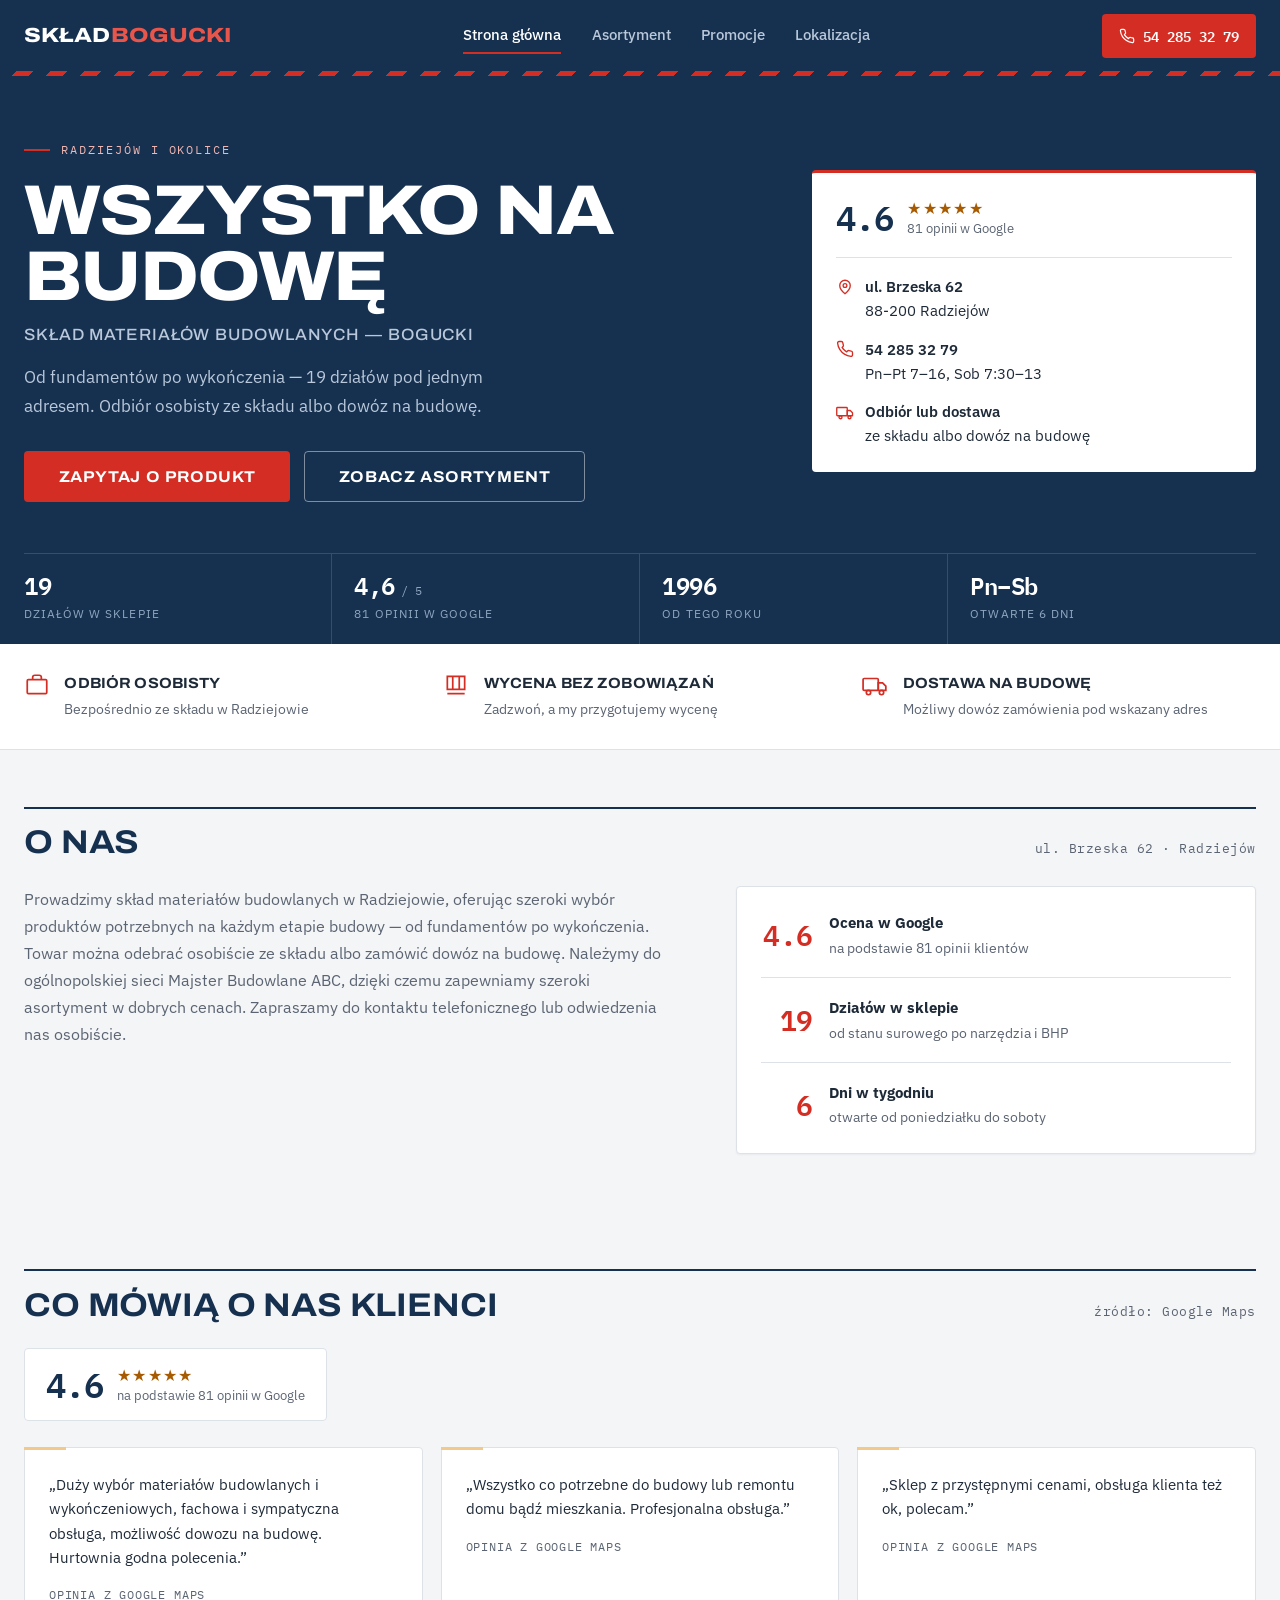
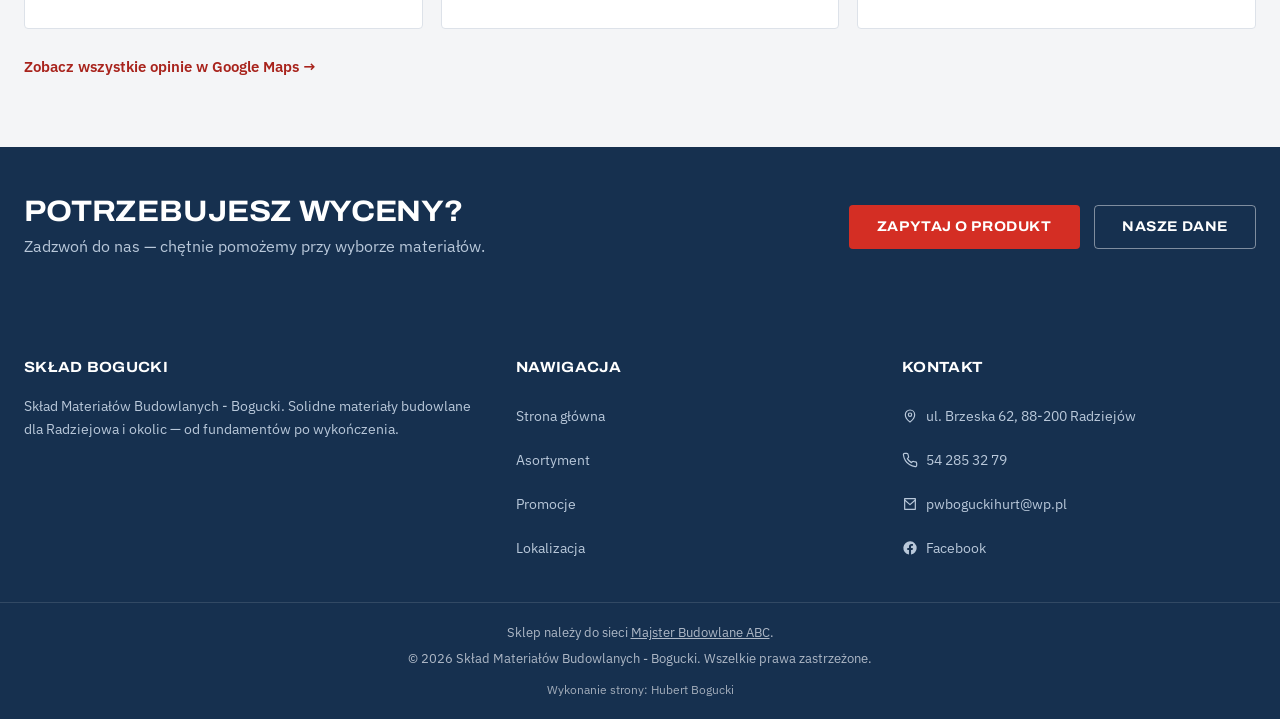
==== index.html @ 35ff0e22 "Statyczna wersja strony Skladu Bogucki Wersja bez PHP, bazy danych i panelu admina - sam HTML i CSS." ====
<!DOCTYPE html>
<html lang="pl">
<head>
    <meta charset="UTF-8">
    <meta name="viewport" content="width=device-width, initial-scale=1.0">
    <title>Skład Materiałów Budowlanych - Bogucki | Radziejów</title>
    <meta name="description" content="Skład materiałów budowlanych Bogucki w Radziejowie — 19 działów: materiały ścienne, cement, dachy, izolacje, chemia budowlana, narzędzia i BHP. Dostawa na budowę. Tel. 54 285 32 79.">
    <link rel="stylesheet" href="style.css">
</head>
<body>
    <a class="skip-link" href="#tresc-glowna">Przejdź do treści</a>
    <header class="site-header">
        <div class="container header-wrap">
            <a href="index.html" class="logo">Skład <span>Bogucki</span></a>

            <button type="button" class="menu-toggle" aria-label="Otwórz menu" aria-expanded="false" aria-controls="glowna-nawigacja">
                <span></span><span></span><span></span>
            </button>

            <nav class="site-nav" id="glowna-nawigacja">
                <a href="index.html" class="aktywny">Strona główna</a>
                <a href="asortyment.html">Asortyment</a>
                <a href="promocje.html">Promocje</a>
                <a href="lokalizacja.html">Lokalizacja</a>
            </nav>

            <a href="tel:+48542853279" class="tel-badge">
                <svg class="icon" viewBox="0 0 24 24" fill="none" stroke="currentColor" stroke-width="1.8" stroke-linecap="round" stroke-linejoin="round" aria-hidden="true"><path d="M22 16.92v3a2 2 0 0 1-2.18 2 19.8 19.8 0 0 1-8.63-3.07 19.5 19.5 0 0 1-6-6 19.8 19.8 0 0 1-3.07-8.67A2 2 0 0 1 4.11 2h3a2 2 0 0 1 2 1.72c.13.96.36 1.9.68 2.81a2 2 0 0 1-.45 2.11L8.09 9.91a16 16 0 0 0 6 6l1.27-1.27a2 2 0 0 1 2.11-.45c.91.32 1.85.55 2.81.68A2 2 0 0 1 22 16.92z"/></svg>
                <span class="tel-tekst-pelny">54 285 32 79</span>
                <span class="tel-tekst-krotki">Zadzwoń</span>
            </a>
        </div>
    </header>
    <div class="pasek-uwaga"></div>

    <main class="tresc-strony" id="tresc-glowna">
        <section class="hero">
            <div class="container hero-wrap">
                <div>
                    <span class="hero-eyebrow">Radziejów i okolice</span>
                    <h1>
                        <span class="h1-duze">Wszystko na budowę</span>
                        <span class="h1-male">Skład Materiałów Budowlanych — Bogucki</span>
                    </h1>
                    <p class="hero-lead">Od fundamentów po wykończenia — 19 działów pod jednym adresem. Odbiór osobisty ze składu albo dowóz na budowę.</p>
                    <div class="hero-cta-row">
                        <a href="tel:+48542853279" class="btn btn-marka btn-duzy">Zapytaj o produkt</a>
                        <a href="asortyment.html" class="btn btn-obrys btn-duzy">Zobacz asortyment</a>
                    </div>
                </div>

                <div class="hero-karta">
                    <div class="hero-karta-ocena">
                        <span class="ocena-liczba">4.6</span>
                        <div>
                            <span class="gwiazdki" aria-hidden="true">★★★★★</span>
                            <span class="ocena-opis">81 opinii w Google</span>
                        </div>
                    </div>
                    <ul class="hero-karta-lista">
                        <li>
                            <svg class="icon" viewBox="0 0 24 24" fill="none" stroke="currentColor" stroke-width="1.8" stroke-linecap="round" stroke-linejoin="round" aria-hidden="true"><path d="M12 21s-7-5.5-7-11a7 7 0 0 1 14 0c0 5.5-7 11-7 11z"/><circle cx="12" cy="10" r="2.5"/></svg>
                            <span><strong>ul. Brzeska 62</strong><br>88-200 Radziejów</span>
                        </li>
                        <li>
                            <svg class="icon" viewBox="0 0 24 24" fill="none" stroke="currentColor" stroke-width="1.8" stroke-linecap="round" stroke-linejoin="round" aria-hidden="true"><path d="M22 16.92v3a2 2 0 0 1-2.18 2 19.8 19.8 0 0 1-8.63-3.07 19.5 19.5 0 0 1-6-6 19.8 19.8 0 0 1-3.07-8.67A2 2 0 0 1 4.11 2h3a2 2 0 0 1 2 1.72c.13.96.36 1.9.68 2.81a2 2 0 0 1-.45 2.11L8.09 9.91a16 16 0 0 0 6 6l1.27-1.27a2 2 0 0 1 2.11-.45c.91.32 1.85.55 2.81.68A2 2 0 0 1 22 16.92z"/></svg>
                            <span><strong>54 285 32 79</strong><br>Pn–Pt 7–16, Sob 7:30–13</span>
                        </li>
                        <li>
                            <svg class="icon" viewBox="0 0 24 24" fill="none" stroke="currentColor" stroke-width="1.8" stroke-linecap="round" stroke-linejoin="round" aria-hidden="true"><rect x="1" y="6" width="14" height="11" rx="1"/><path d="M15 10h4l3 3v4h-7z"/><circle cx="6" cy="19" r="2"/><circle cx="18" cy="19" r="2"/></svg>
                            <span><strong>Odbiór lub dostawa</strong><br>ze składu albo dowóz na budowę</span>
                        </li>
                    </ul>
                </div>
            </div>

            <div class="container">
                <div class="hero-dane">
                    <div class="hero-dana"><b>19</b><span>działów w sklepie</span></div>
                    <div class="hero-dana"><b>4,6<i> / 5</i></b><span>81 opinii w Google</span></div>
                    <div class="hero-dana"><b>1996</b><span>od tego roku</span></div>
                    <div class="hero-dana"><b>Pn–Sb</b><span>otwarte 6 dni</span></div>
                </div>
            </div>
        </section>

        <div class="usp-pasek">
            <div class="container usp-grid">
                <div class="usp-item">
                    <svg class="icon" viewBox="0 0 24 24" fill="none" stroke="currentColor" stroke-width="1.6" aria-hidden="true"><rect x="3" y="7" width="18" height="13" rx="1"/><path d="M8 7V5a2 2 0 0 1 2-2h4a2 2 0 0 1 2 2v2"/></svg>
                    <div><strong>Odbiór osobisty</strong><span>Bezpośrednio ze składu w Radziejowie</span></div>
                </div>
                <div class="usp-item">
                    <svg class="icon" viewBox="0 0 24 24" fill="none" stroke="currentColor" stroke-width="1.6" aria-hidden="true"><path d="M4 4h16v12H4z"/><path d="M4 20h16M9 4v12M15 4v12"/></svg>
                    <div><strong>Wycena bez zobowiązań</strong><span>Zadzwoń, a my przygotujemy wycenę</span></div>
                </div>
                <div class="usp-item">
                    <svg class="icon" viewBox="0 0 24 24" fill="none" stroke="currentColor" stroke-width="1.6" aria-hidden="true"><rect x="1" y="6" width="14" height="11" rx="1"/><path d="M15 10h4l3 3v4h-7z"/><circle cx="6" cy="19" r="2"/><circle cx="18" cy="19" r="2"/></svg>
                    <div><strong>Dostawa na budowę</strong><span>Możliwy dowóz zamówienia pod wskazany adres</span></div>
                </div>
            </div>
        </div>

        <section class="blok">
            <div class="container">
                <div class="blok-head">
                    <h2>O nas</h2>
                    <span class="blok-meta">ul. Brzeska 62 · Radziejów</span>
                </div>
                <div class="grid-2col">
                    <p class="blok-lead">
                        Prowadzimy skład materiałów budowlanych w Radziejowie, oferując szeroki wybór
                        produktów potrzebnych na każdym etapie budowy — od fundamentów po wykończenia.
                        Towar można odebrać osobiście ze składu albo zamówić dowóz na budowę.
                        Należymy do ogólnopolskiej sieci Majster Budowlane ABC, dzięki czemu
                        zapewniamy szeroki asortyment w dobrych cenach.
                        Zapraszamy do kontaktu telefonicznego lub odwiedzenia nas osobiście.
                    </p>
                    <ul class="karta lista-fakty">
                        <li>
                            <span class="fakt-liczba">4.6</span>
                            <span class="fakt-opis"><strong>Ocena w Google</strong>na podstawie 81 opinii klientów</span>
                        </li>
                        <li>
                            <span class="fakt-liczba">19</span>
                            <span class="fakt-opis"><strong>Działów w sklepie</strong>od stanu surowego po narzędzia i BHP</span>
                        </li>
                        <li>
                            <span class="fakt-liczba">6</span>
                            <span class="fakt-opis"><strong>Dni w tygodniu</strong>otwarte od poniedziałku do soboty</span>
                        </li>
                    </ul>
                </div>
            </div>
        </section>

        <section class="blok">
            <div class="container">
                <div class="blok-head">
                    <h2>Co mówią o nas klienci</h2>
                    <span class="blok-meta">źródło: Google Maps</span>
                </div>
                <div class="ocena-pasek">
                    <span class="ocena-liczba">4.6</span>
                    <div>
                        <span class="gwiazdki" aria-hidden="true">★★★★★</span>
                        <span class="ocena-opis">na podstawie 81 opinii w Google</span>
                    </div>
                </div>
                <div class="opinie-grid">
                    <blockquote class="opinia">
                        <p>„Duży wybór materiałów budowlanych i wykończeniowych, fachowa i sympatyczna obsługa, możliwość dowozu na budowę. Hurtownia godna polecenia.”</p>
                        <footer>Opinia z Google Maps</footer>
                    </blockquote>
                    <blockquote class="opinia">
                        <p>„Wszystko co potrzebne do budowy lub remontu domu bądź mieszkania. Profesjonalna obsługa.”</p>
                        <footer>Opinia z Google Maps</footer>
                    </blockquote>
                    <blockquote class="opinia">
                        <p>„Sklep z przystępnymi cenami, obsługa klienta też ok, polecam.”</p>
                        <footer>Opinia z Google Maps</footer>
                    </blockquote>
                </div>
                <a class="link-wiecej" href="https://www.google.com/maps/place/Sk%C5%82ad+Materia%C5%82%C3%B3w+Budowlanych+-+Bogucki/@52.6295509,18.5321327,17z/data=!3m2!4b1!5s0x471ca9fb642b43ef:0x19d8b302c3b09d6d!4m6!3m5!1s0x471ca9fb6ecbf135:0x3656e9b39f4bce73!8m2!3d52.6295477!4d18.5347076!16s%2Fg%2F1thl457s" target="_blank" rel="noopener">Zobacz wszystkie opinie w Google Maps →</a>
            </div>
        </section>

        <section class="cta-pasek">
            <div class="container cta-pasek-wrap">
                <div>
                    <h2>Potrzebujesz wyceny?</h2>
                    <p>Zadzwoń do nas — chętnie pomożemy przy wyborze materiałów.</p>
                </div>
                <div class="cta-pasek-btns">
                    <a href="tel:+48542853279" class="btn btn-marka">Zapytaj o produkt</a>
                    <a href="lokalizacja.html" class="btn btn-obrys">Nasze dane</a>
                </div>
            </div>
        </section>
    </main>

    <footer class="site-footer">
        <div class="container footer-grid">
            <div class="footer-col">
                <strong>Skład Bogucki</strong>
                <p>Skład Materiałów Budowlanych - Bogucki. Solidne materiały budowlane dla Radziejowa i okolic — od fundamentów po wykończenia.</p>
            </div>
            <div class="footer-col">
                <strong>Nawigacja</strong>
                <a href="index.html">Strona główna</a>
                <a href="asortyment.html">Asortyment</a>
                <a href="promocje.html">Promocje</a>
                <a href="lokalizacja.html">Lokalizacja</a>
            </div>
            <div class="footer-col">
                <strong>Kontakt</strong>
                <a href="https://www.google.com/maps/place/Sk%C5%82ad+Materia%C5%82%C3%B3w+Budowlanych+-+Bogucki/@52.6295509,18.5321327,17z/data=!3m2!4b1!5s0x471ca9fb642b43ef:0x19d8b302c3b09d6d!4m6!3m5!1s0x471ca9fb6ecbf135:0x3656e9b39f4bce73!8m2!3d52.6295477!4d18.5347076!16s%2Fg%2F1thl457s" target="_blank" rel="noopener">
                    <svg class="icon" viewBox="0 0 24 24" fill="none" stroke="currentColor" stroke-width="1.8" stroke-linecap="round" stroke-linejoin="round" aria-hidden="true"><path d="M12 21s-7-5.5-7-11a7 7 0 0 1 14 0c0 5.5-7 11-7 11z"/><circle cx="12" cy="10" r="2.5"/></svg>
                    ul. Brzeska 62, 88-200 Radziejów
                </a>
                <a href="tel:+48542853279">
                    <svg class="icon" viewBox="0 0 24 24" fill="none" stroke="currentColor" stroke-width="1.8" stroke-linecap="round" stroke-linejoin="round" aria-hidden="true"><path d="M22 16.92v3a2 2 0 0 1-2.18 2 19.8 19.8 0 0 1-8.63-3.07 19.5 19.5 0 0 1-6-6 19.8 19.8 0 0 1-3.07-8.67A2 2 0 0 1 4.11 2h3a2 2 0 0 1 2 1.72c.13.96.36 1.9.68 2.81a2 2 0 0 1-.45 2.11L8.09 9.91a16 16 0 0 0 6 6l1.27-1.27a2 2 0 0 1 2.11-.45c.91.32 1.85.55 2.81.68A2 2 0 0 1 22 16.92z"/></svg>
                    54 285 32 79
                </a>
                <a href="mailto:pwboguckihurt@wp.pl">
                    <svg class="icon" viewBox="0 0 24 24" fill="none" stroke="currentColor" stroke-width="1.8" stroke-linecap="round" stroke-linejoin="round" aria-hidden="true"><path d="M4 4h16v16H4z"/><path d="m4 6 8 7 8-7"/></svg>
                    pwboguckihurt@wp.pl
                </a>
                <a href="https://www.facebook.com/p/Hurtownia-budowlana-Bogucki-Radziej%C3%B3w-100063554336890/" target="_blank" rel="noopener">
                    <svg class="icon" viewBox="0 0 24 24" fill="currentColor" aria-hidden="true"><path d="M22 12a10 10 0 1 0-11.56 9.88v-6.99H7.9V12h2.54V9.8c0-2.51 1.49-3.89 3.77-3.89 1.1 0 2.24.19 2.24.19v2.46h-1.26c-1.24 0-1.63.77-1.63 1.56V12h2.78l-.45 2.89h-2.33v6.99A10 10 0 0 0 22 12z"/></svg>
                    Facebook
                </a>
            </div>
        </div>
        <div class="footer-bottom">
            <p>Sklep należy do sieci
                <a href="http://majsterbudowlaneabc.pl/majster-budowlane-abc-bogucki-radziejow/" target="_blank" rel="noopener">Majster Budowlane ABC</a>.
            </p>
            <p>&copy; 2026 Skład Materiałów Budowlanych - Bogucki. Wszelkie prawa zastrzeżone.</p>
            <p class="autor-strony">Wykonanie strony: Hubert Bogucki</p>
        </div>
    </footer>

    <script src="script.js" defer></script>
</body>
</html>
---- style.css ----
@import url('https://fonts.googleapis.com/css2?family=Archivo:wdth,wght@75..125,400..900&family=IBM+Plex+Mono:wght@400;500;600&family=IBM+Plex+Sans:wght@400;500;600;700&display=swap');

/* ========================================================
   TOKENY
======================================================== */
:root {
    --ink: #16304F;
    --ink-tekst-jasny: #B9C8DA;
    --papier: #F4F5F7;
    --karta: #FFFFFF;
    --linia: #DDE2E9;
    --linia-mocna: #C3CBD6;
    --marka: #D42E24;
    --marka-ciemny: #A8231C;
    --piasek: #F2C98A;
    --akcent: #F0921E;
    --gwiazdka: #A85A00;
    --tekst: #1E2A38;
    --tekst-wyciszony: #5B6472;
    --sukces: #2E7D32;

    --font-naglowek: 'Archivo', 'Arial Narrow', sans-serif;
    --font-tekst: 'IBM Plex Sans', 'Segoe UI', Arial, sans-serif;
    --font-dane: 'IBM Plex Mono', monospace;

    --promien: 4px;
    --cien: 0 1px 2px rgba(22,48,79,0.05);
    --kontener: 1440px;
}

/* ========================================================
   RESET / BAZA
======================================================== */
* { box-sizing: border-box; }
html { scroll-behavior: smooth; }
body {
    margin: 0;
    min-height: 100vh;
    display: flex;
    flex-direction: column;
    font-family: var(--font-tekst);
    background: var(--papier);
    color: var(--tekst);
    line-height: 1.65;
    -webkit-font-smoothing: antialiased;
}
.tresc-strony { flex: 1 0 auto; }
img, svg { display: block; max-width: 100%; }
a { color: var(--marka-ciemny); text-decoration: none; }
a:hover { color: var(--marka); }

h1, h2, h3 {
    font-family: var(--font-naglowek);
    font-variation-settings: 'wdth' 110, 'wght' 700;
    font-weight: 700;
    text-transform: uppercase;
    letter-spacing: -0.005em;
    color: var(--ink);
    margin: 0 0 0.6rem;
    line-height: 1.1;
}
p { margin: 0 0 1rem; }
.container { max-width: var(--kontener); margin: 0 auto; padding: 0 1.5rem; }

.icon { display: inline-block; flex-shrink: 0; }

/* Pasek sygnaturowy - taśma ostrzegawcza */
.pasek-uwaga {
    height: 5px;
    background: repeating-linear-gradient(
        135deg,
        var(--ink), var(--ink) 12px,
        var(--marka) 12px, var(--marka) 24px
    );
}

/* Widoczny focus dla nawigacji klawiaturą (WCAG 2.4.7) */
a:focus-visible,
button:focus-visible {
    outline: 3px solid var(--akcent);
    outline-offset: 2px;
    border-radius: 3px;
}
.site-header a:focus-visible,
.site-header button:focus-visible,
.hero a:focus-visible,
.cta-pasek a:focus-visible,
.site-footer a:focus-visible {
    outline-color: #FFC24D;
}

/* Skip link */
.skip-link {
    position: absolute;
    left: -9999px;
    top: 0;
    z-index: 200;
    background: var(--akcent);
    color: var(--ink) !important;
    padding: 0.8rem 1.4rem;
    font-weight: 600;
    border-radius: 0 0 4px 0;
}
.skip-link:focus,
.skip-link:focus-visible { left: 0; }

@media (prefers-reduced-motion: reduce) {
    html { scroll-behavior: auto; }
    * { transition-duration: 0.01ms !important; animation-duration: 0.01ms !important; }
}

/* ========================================================
   PRZYCISKI
======================================================== */
.btn {
    display: inline-flex;
    align-items: center;
    justify-content: center;
    gap: 0.5rem;
    padding: 0.85rem 1.7rem;
    min-height: 44px;
    font-family: var(--font-naglowek);
    font-variation-settings: 'wdth' 108, 'wght' 700;
    font-weight: 700;
    font-size: 0.88rem;
    text-transform: uppercase;
    letter-spacing: 0.04em;
    border-radius: var(--promien);
    border: 1.5px solid transparent;
    cursor: pointer;
    line-height: 1;
    transition: background 0.15s ease, border-color 0.15s ease, color 0.15s ease;
}
.btn-marka { background: var(--marka); color: white; }
.btn-marka:hover { background: var(--marka-ciemny); color: white; }
.btn-obrys { background: transparent; color: white; border-color: rgba(255,255,255,0.45); }
.btn-obrys:hover { border-color: white; background: rgba(255,255,255,0.12); color: white; }
.btn-duzy { padding: 1.05rem 2.1rem; font-size: 0.98rem; }

/* ========================================================
   NAGŁÓWEK
======================================================== */
.site-header {
    background: var(--ink);
    position: sticky;
    top: 0;
    z-index: 100;
}
.header-wrap {
    display: flex;
    align-items: center;
    gap: 1.5rem;
    padding-top: 0.85rem;
    padding-bottom: 0.85rem;
}
.logo {
    display: inline-flex;
    align-items: center;
    min-height: 44px;
    font-family: var(--font-naglowek);
    font-variation-settings: 'wdth' 118, 'wght' 800;
    font-weight: 800;
    font-size: 1.28rem;
    letter-spacing: 0.005em;
    color: white !important;
    text-transform: uppercase;
    white-space: nowrap;
}
.logo span { color: #E8564B; }

.site-nav { display: flex; gap: 1.9rem; margin: 0 auto; }
.site-nav a {
    position: relative;
    color: var(--ink-tekst-jasny) !important;
    font-weight: 500;
    font-size: 0.94rem;
}
.site-nav a:hover, .site-nav a.aktywny { color: white !important; }
.site-nav a.aktywny::after {
    content: "";
    position: absolute;
    left: 0; right: 0; bottom: -0.4rem;
    height: 2px;
    background: var(--marka);
}

.tel-badge {
    display: flex;
    align-items: center;
    justify-content: center;
    min-height: 44px;
    gap: 0.5rem;
    padding: 0.55rem 1.05rem;
    background: var(--marka);
    color: white !important;
    font-family: var(--font-dane);
    font-weight: 600;
    font-size: 0.9rem;
    border-radius: var(--promien);
    white-space: nowrap;
}
.tel-badge:hover { background: var(--marka-ciemny); color: white !important; }
.tel-badge .icon { width: 16px; height: 16px; }
.tel-badge .tel-tekst-pelny { display: inline; }
.tel-badge .tel-tekst-krotki { display: none; }

.menu-toggle {
    display: none;
    width: 44px;
    height: 44px;
    flex-direction: column;
    align-items: center;
    justify-content: center;
    gap: 5px;
    background: transparent;
    border: 1px solid rgba(255,255,255,0.25);
    border-radius: var(--promien);
    cursor: pointer;
    padding: 0;
}
.menu-toggle span { display: block; width: 20px; height: 2px; background: white; border-radius: 2px; }

/* ========================================================
   HERO
======================================================== */
.hero {
    background: var(--ink);
    padding: 4rem 0 0;
}
.hero-wrap {
    display: grid;
    grid-template-columns: 1.25fr 0.75fr;
    gap: 3rem;
    align-items: center;
    padding-bottom: 3.2rem;
}
.hero-eyebrow {
    display: flex;
    align-items: center;
    gap: 0.7rem;
    font-family: var(--font-dane);
    font-size: 0.76rem;
    letter-spacing: 0.16em;
    text-transform: uppercase;
    color: #F0B6B1;
    margin-bottom: 1.1rem;
}
.hero-eyebrow::before {
    content: "";
    width: 26px; height: 2px;
    background: var(--marka);
    flex-shrink: 0;
}
.hero h1 { margin-bottom: 1.1rem; }
.h1-duze {
    display: block;
    font-variation-settings: 'wdth' 112, 'wght' 800;
    font-size: clamp(2.6rem, 6vw, 4.4rem);
    line-height: 0.94;
    letter-spacing: -0.022em;
    color: white;
}
.h1-male {
    display: block;
    margin-top: 0.85rem;
    font-variation-settings: 'wdth' 104, 'wght' 500;
    font-weight: 500;
    font-size: clamp(0.86rem, 1.4vw, 1.02rem);
    line-height: 1.35;
    letter-spacing: 0.055em;
    color: var(--ink-tekst-jasny);
}
.hero-lead {
    color: var(--ink-tekst-jasny);
    font-size: 1.08rem;
    max-width: 460px;
}
.hero-cta-row { display: flex; gap: 0.9rem; flex-wrap: wrap; margin-top: 1.9rem; }

.hero-karta {
    background: var(--karta);
    border-radius: var(--promien);
    border-top: 3px solid var(--marka);
    padding: 1.5rem;
}
.hero-karta-ocena {
    display: flex;
    align-items: center;
    gap: 0.9rem;
    padding-bottom: 1.1rem;
    margin-bottom: 1.1rem;
    border-bottom: 1px solid var(--linia);
}
.ocena-liczba {
    font-family: var(--font-dane);
    font-size: 2.1rem;
    font-weight: 600;
    line-height: 1;
    color: var(--ink);
    letter-spacing: -0.03em;
}
.gwiazdki { display: block; color: var(--gwiazdka); letter-spacing: 0.08em; font-size: 1.02rem; line-height: 1.3; }
.ocena-opis { display: block; font-size: 0.8rem; color: var(--tekst-wyciszony); }

.hero-karta-lista { list-style: none; margin: 0; padding: 0; display: flex; flex-direction: column; gap: 0.9rem; }
.hero-karta-lista li { display: flex; align-items: flex-start; gap: 0.7rem; font-size: 0.91rem; }
.hero-karta-lista .icon { width: 18px; height: 18px; color: var(--marka); margin-top: 0.15rem; }
.hero-karta-lista strong { font-weight: 600; }

.hero-dane {
    display: grid;
    grid-template-columns: repeat(4, 1fr);
    border-top: 1px solid rgba(255,255,255,0.14);
}
.hero-dana { padding: 1.15rem 1.4rem 1.3rem; border-right: 1px solid rgba(255,255,255,0.14); }
.hero-dana:first-child { padding-left: 0; }
.hero-dana:last-child { border-right: none; }
.hero-dana b {
    display: block;
    font-family: var(--font-dane);
    font-size: 1.5rem;
    font-weight: 600;
    color: white;
    line-height: 1;
    letter-spacing: -0.02em;
}
.hero-dana b i { font-style: normal; font-size: 0.72rem; color: #8FA6BF; font-weight: 400; }
.hero-dana span {
    display: block;
    font-size: 0.72rem;
    text-transform: uppercase;
    letter-spacing: 0.09em;
    color: #8FA6BF;
    margin-top: 0.45rem;
}

/* ========================================================
   PASEK USP
======================================================== */
.usp-pasek { background: var(--karta); border-bottom: 1px solid var(--linia); }
.usp-grid {
    display: grid;
    grid-template-columns: repeat(3, 1fr);
    gap: 1.6rem;
    padding-top: 1.7rem;
    padding-bottom: 1.7rem;
}
.usp-item { display: flex; align-items: flex-start; gap: 0.9rem; }
.usp-item .icon { width: 26px; height: 26px; color: var(--marka); margin-top: 0.1rem; }
.usp-item strong {
    display: block;
    font-family: var(--font-naglowek);
    font-variation-settings: 'wdth' 108, 'wght' 700;
    font-weight: 700;
    font-size: 0.92rem;
    text-transform: uppercase;
    letter-spacing: 0.01em;
}
.usp-item span { font-size: 0.87rem; color: var(--tekst-wyciszony); }

/* ========================================================
   SEKCJE OGÓLNE
======================================================== */
section.blok { padding: 3.6rem 0; }

.blok-head {
    display: flex;
    justify-content: space-between;
    align-items: baseline;
    flex-wrap: wrap;
    gap: 0.8rem;
    border-top: 2px solid var(--ink);
    padding-top: 0.95rem;
    margin-bottom: 1.6rem;
}
.blok-head h1, .blok-head h2 { margin: 0; font-size: clamp(1.5rem, 2.7vw, 2.05rem); }
.blok-head .blok-meta {
    font-family: var(--font-dane);
    font-size: 0.8rem;
    color: var(--tekst-wyciszony);
    letter-spacing: 0.04em;
}
.blok-lead { max-width: 640px; font-size: 1.02rem; color: var(--tekst-wyciszony); }

/* ========================================================
   KARTY
======================================================== */
.karta {
    background: var(--karta);
    border: 1px solid var(--linia);
    border-radius: var(--promien);
    padding: 1.5rem;
    box-shadow: var(--cien);
}
.karta-ikona {
    display: flex;
    align-items: center;
    justify-content: center;
    width: 42px;
    height: 42px;
    border-radius: 3px;
    background: rgba(212,46,36,0.08);
    margin-bottom: 1rem;
}
.karta-ikona .icon { width: 22px; height: 22px; color: var(--marka); }
.karta h3 { font-size: 1.02rem; margin-bottom: 0.35rem; }
.karta p { color: var(--tekst-wyciszony); font-size: 0.91rem; margin-bottom: 0; }

/* ========================================================
   DZIAŁY SKLEPU
======================================================== */
.dzialy-grid {
    display: grid;
    grid-template-columns: repeat(auto-fit, minmax(250px, 1fr));
    gap: 1.1rem;
    margin-top: 1.6rem;
}
.dzial-grupa { display: flex; flex-direction: column; }
.dzial-grupa-naglowek {
    display: flex;
    align-items: center;
    gap: 0.8rem;
    padding-bottom: 0.9rem;
    margin-bottom: 0.3rem;
    border-bottom: 2px solid var(--ink);
}
.dzial-grupa-naglowek .karta-ikona { width: 36px; height: 36px; margin-bottom: 0; }
.dzial-grupa-naglowek .icon { width: 20px; height: 20px; }
.dzial-grupa h3 { font-size: 0.92rem; margin: 0; line-height: 1.25; }
.dzial-lista { list-style: none; margin: 0; padding: 0; }
.dzial-lista li {
    border-bottom: 1px solid var(--linia);
    padding: 0.6rem 0;
    font-size: 0.9rem;
    color: var(--tekst);
}
.dzial-lista li:last-child { border-bottom: none; }

/* ========================================================
   WSPÓŁPRACUJĄCE MARKI
======================================================== */
.marki-placeholder {
    display: flex;
    align-items: center;
    gap: 0.9rem;
    background: var(--karta);
    border: 1px dashed var(--linia-mocna);
    border-radius: var(--promien);
    padding: 1.5rem;
    color: var(--tekst-wyciszony);
    font-size: 0.93rem;
}
.marki-placeholder .icon { width: 22px; height: 22px; color: var(--linia-mocna); }

/* ========================================================
   OPINIE
======================================================== */
.ocena-pasek {
    display: inline-flex;
    align-items: center;
    gap: 0.9rem;
    background: var(--karta);
    border: 1px solid var(--linia);
    border-radius: var(--promien);
    padding: 0.9rem 1.3rem;
    margin-bottom: 1.6rem;
}
.opinie-grid {
    display: grid;
    grid-template-columns: repeat(auto-fit, minmax(260px, 1fr));
    gap: 1.1rem;
}
.opinia {
    margin: 0;
    background: var(--karta);
    border: 1px solid var(--linia);
    border-radius: var(--promien);
    padding: 1.5rem;
    position: relative;
}
.opinia::before {
    content: "";
    position: absolute;
    top: -1px; left: -1px;
    width: 42px; height: 3px;
    background: var(--piasek);
}
.opinia p { margin: 0; font-size: 0.95rem; color: var(--tekst); line-height: 1.6; }
.opinia footer {
    margin-top: 1rem;
    font-family: var(--font-dane);
    font-size: 0.72rem;
    text-transform: uppercase;
    letter-spacing: 0.07em;
    color: var(--tekst-wyciszony);
}
.link-wiecej {
    display: inline-flex;
    align-items: center;
    min-height: 44px;
    margin-top: 1rem;
    font-weight: 600;
    font-size: 0.92rem;
}

/* ========================================================
   PROMOCJE
======================================================== */
.promocje-intro {
    background: var(--karta);
    border: 1px solid var(--linia);
    border-left: 3px solid var(--piasek);
    border-radius: var(--promien);
    padding: 1.2rem 1.4rem;
    margin-bottom: 1.8rem;
    font-size: 0.93rem;
    color: var(--tekst-wyciszony);
}
.promocje-intro strong {
    display: block;
    color: var(--tekst);
    margin-bottom: 0.3rem;
}
.promocje-grid {
    display: grid;
    grid-template-columns: repeat(auto-fill, minmax(300px, 1fr));
    gap: 1.1rem;
    /* przy 2 promocjach karty nie rozjeżdżają się na całą szerokość ekranu */
    max-width: 760px;
}
.promocja-karta {
    display: flex;
    flex-direction: column;
    background: var(--karta);
    border: 1px solid var(--linia);
    border-left: 4px solid var(--marka);
    border-radius: var(--promien);
    padding: 1.5rem;
    box-shadow: var(--cien);
}
.promocja-rabat {
    font-family: var(--font-dane);
    font-size: 1.5rem;
    font-weight: 600;
    line-height: 1;
    letter-spacing: -0.02em;
    color: var(--marka);
    margin-bottom: 0.8rem;
}
.promocja-karta h3 { margin: 0 0 0.4rem; font-size: 1.02rem; }
.promocja-karta p { color: var(--tekst-wyciszony); font-size: 0.91rem; margin-bottom: 0.5rem; }
.promocja-cena {
    font-family: var(--font-dane);
    font-size: 0.92rem;
    font-weight: 600;
    color: var(--ink);
}
.promocja-warunek {
    margin-top: auto;
    padding-top: 1rem;
    border-top: 1px solid var(--linia);
    font-size: 0.78rem;
    line-height: 1.6;
    color: var(--tekst-wyciszony);
}

/* ========================================================
   BLOK WEZWANIA (jasny)
======================================================== */
.cta-blok {
    margin-top: 2.6rem;
    background: var(--karta);
    border: 1px solid var(--linia);
    border-top: 3px solid var(--marka);
    border-radius: var(--promien);
    padding: 1.8rem;
}
.cta-blok h2 { font-size: 1.15rem; margin: 0 0 0.5rem; }
.cta-blok p { color: var(--tekst-wyciszony); margin-bottom: 1.4rem; max-width: 620px; }
.cta-blok-akcje { display: flex; align-items: center; gap: 1.2rem; flex-wrap: wrap; }
.cta-blok-tel {
    font-family: var(--font-dane);
    font-weight: 600;
    font-size: 1.05rem;
    color: var(--ink);
}

/* ========================================================
   CTA PASEK (ciemny)
======================================================== */
.cta-pasek { background: var(--ink); padding: 3rem 0; }
.cta-pasek-wrap {
    display: flex;
    align-items: center;
    justify-content: space-between;
    flex-wrap: wrap;
    gap: 1.5rem;
}
.cta-pasek h2 { color: white; font-size: clamp(1.4rem, 2.4vw, 1.85rem); margin: 0 0 0.35rem; }
.cta-pasek p { color: var(--ink-tekst-jasny); margin: 0; }
.cta-pasek-btns { display: flex; gap: 0.9rem; flex-wrap: wrap; }

/* ========================================================
   LISTA FAKTÓW
======================================================== */
.lista-fakty { list-style: none; margin: 0; padding: 1.5rem; display: flex; flex-direction: column; gap: 1.1rem; }
.lista-fakty li { display: flex; align-items: center; gap: 1.1rem; }
.lista-fakty li + li { border-top: 1px solid var(--linia); padding-top: 1.1rem; }
.fakt-liczba {
    font-family: var(--font-dane);
    font-size: 1.75rem;
    font-weight: 600;
    line-height: 1;
    letter-spacing: -0.03em;
    color: var(--marka);
    min-width: 3.2rem;
    text-align: right;
}
.fakt-opis { font-size: 0.9rem; color: var(--tekst-wyciszony); }
.fakt-opis strong { display: block; color: var(--tekst); font-size: 0.94rem; }

.grid-2col {
    display: grid;
    grid-template-columns: 1.3fr 1fr;
    gap: 2.2rem;
    align-items: start;
    margin-top: 1.6rem;
}

/* ========================================================
   LOKALIZACJA / KONTAKT
======================================================== */
.kontakt-grid {
    display: grid;
    grid-template-columns: 1fr 1fr;
    gap: 1.1rem;
    align-items: stretch;
    margin-top: 1.5rem;
}
.karta-kontakt-dane { display: flex; flex-direction: column; align-items: flex-start; }
.karta-kontakt-dane .btn { margin-top: auto; }
.dostawa-info {
    display: flex;
    align-items: flex-start;
    gap: 0.65rem;
    margin: 0 0 1.4rem;
    padding-top: 1.1rem;
    border-top: 1px solid var(--linia);
    font-size: 0.89rem;
    color: var(--tekst-wyciszony);
}
.dostawa-info .icon { flex-shrink: 0; width: 20px; height: 20px; color: var(--marka); margin-top: 0.1rem; }
.dostawa-info strong { display: block; color: var(--tekst); }
.kontakt-lista { list-style: none; margin: 0 0 1.4rem; padding: 0; display: flex; flex-direction: column; gap: 0.95rem; }
.kontakt-lista li { display: flex; align-items: flex-start; gap: 0.8rem; }
.kontakt-lista .icon { width: 20px; height: 20px; color: var(--marka); margin-top: 0.15rem; }
.kontakt-lista strong {
    display: block;
    font-family: var(--font-dane);
    font-size: 0.72rem;
    text-transform: uppercase;
    letter-spacing: 0.08em;
    color: var(--tekst-wyciszony);
    margin-bottom: 0.15rem;
}

.godziny-status {
    display: flex;
    align-items: center;
    gap: 0.6rem;
    padding-bottom: 0.9rem;
    margin-bottom: 0.7rem;
    border-bottom: 2px solid var(--ink);
}
.godziny-status .icon { color: var(--marka); }
.godziny-status strong {
    font-family: var(--font-naglowek);
    font-variation-settings: 'wdth' 108, 'wght' 700;
    text-transform: uppercase;
    letter-spacing: 0.02em;
}
.status-otwarte { color: var(--sukces); }
.status-zamkniete { color: var(--marka-ciemny); }
.godziny-tabela { width: 100%; border-collapse: collapse; font-size: 0.9rem; }
.godziny-tabela td { padding: 0.4rem 0; color: var(--tekst-wyciszony); border-bottom: 1px solid var(--linia); }
.godziny-tabela tr:last-child td { border-bottom: none; }
.godziny-tabela td:last-child { text-align: right; font-family: var(--font-dane); font-size: 0.86rem; }
.godziny-tabela tr.dzisiaj td { color: var(--ink); font-weight: 700; }
.mapa-wrapper { margin-top: 2rem; border: 1px solid var(--linia); border-radius: var(--promien); overflow: hidden; }
.mapa-wrapper iframe { display: block; }

/* ========================================================
   STOPKA
======================================================== */
.site-footer { background: var(--ink); color: var(--ink-tekst-jasny); }
.footer-grid {
    display: grid;
    grid-template-columns: 1.3fr 1fr 1fr;
    gap: 2rem;
    padding-top: 3rem;
    padding-bottom: 2rem;
}
.footer-col strong {
    display: block;
    color: white;
    font-family: var(--font-naglowek);
    font-variation-settings: 'wdth' 110, 'wght' 700;
    font-weight: 700;
    text-transform: uppercase;
    letter-spacing: 0.02em;
    margin-bottom: 0.9rem;
    font-size: 0.92rem;
}
.footer-col p { color: var(--ink-tekst-jasny); font-size: 0.89rem; margin-bottom: 0.4rem; }
.footer-col a {
    color: var(--ink-tekst-jasny);
    font-size: 0.89rem;
    display: flex;
    align-items: center;
    gap: 0.5rem;
    min-height: 44px;
    padding: 0.1rem 0;
}
.footer-col a:hover { color: #FFB25E; }
.footer-col .icon { width: 16px; height: 16px; flex-shrink: 0; }
.footer-bottom {
    border-top: 1px solid rgba(255,255,255,0.12);
    text-align: center;
    padding: 1.2rem;
    font-size: 0.81rem;
    color: #AEB8C6;
}
.footer-bottom p { margin: 0 0 0.3rem; }
.footer-bottom p:last-child { margin-bottom: 0; }
.footer-bottom a { color: #AEB8C6; text-decoration: underline; }
.footer-bottom a:hover { color: #FFB25E; }
.autor-strony { margin-top: 0.6rem !important; font-size: 0.78rem; color: #A2ACBA; }

/* ========================================================
   RESPONSYWNOŚĆ
======================================================== */
@media (max-width: 960px) {
    .hero-wrap { grid-template-columns: 1fr; gap: 2.2rem; }
    .hero-karta { max-width: 420px; }
    .hero-dane { grid-template-columns: repeat(2, 1fr); }
    .hero-dana { padding-left: 1.4rem; }
    .hero-dana:first-child, .hero-dana:nth-child(3) { padding-left: 0; }
    .hero-dana:nth-child(2) { border-right: none; }
    .hero-dana:nth-child(1), .hero-dana:nth-child(2) { border-bottom: 1px solid rgba(255,255,255,0.14); }
    .usp-grid { grid-template-columns: 1fr; gap: 1rem; }
    .footer-grid { grid-template-columns: 1fr 1fr; }
    .footer-grid .footer-col:first-child { grid-column: 1 / -1; }
    .kontakt-grid { grid-template-columns: 1fr; }
    .grid-2col { grid-template-columns: 1fr; }
}

@media (max-width: 640px) {
    .container { padding: 0 1.1rem; }

    .header-wrap { padding-top: 0.8rem; padding-bottom: 0.8rem; flex-wrap: wrap; gap: 0.5rem; }
    .logo { flex: 1; font-size: 1.02rem; }
    .tel-badge .tel-tekst-pelny { display: none; }
    .tel-badge .tel-tekst-krotki { display: inline; }
    .tel-badge { padding: 0.55rem 0.75rem; font-size: 0.84rem; }
    .menu-toggle { display: flex; }

    .site-nav {
        display: none;
        order: 5;
        flex-basis: 100%;
        flex-direction: column;
        gap: 0;
        margin: 0.9rem 0 0;
        padding-top: 0.7rem;
        border-top: 1px solid rgba(255,255,255,0.12);
    }
    .site-nav.otwarte { display: flex; }
    .site-nav a { padding: 0.75rem 0.2rem; border-bottom: 1px solid rgba(255,255,255,0.08); }
    .site-nav a.aktywny::after { display: none; }

    .hero { padding: 2.6rem 0 0; }
    .hero-wrap { padding-bottom: 2.2rem; }
    .hero-lead { font-size: 1rem; }
    .hero-karta { max-width: none; }
    .hero-cta-row .btn { flex: 1 1 100%; }

    section.blok { padding: 2.6rem 0; }

    .promocje-grid { grid-template-columns: 1fr; }
    .opinie-grid { grid-template-columns: 1fr; }
    .footer-grid { grid-template-columns: 1fr; gap: 1.6rem; padding-top: 2.4rem; padding-bottom: 1.6rem; text-align: center; }
    .footer-grid .footer-col:first-child { grid-column: auto; }
    .footer-col a { justify-content: center; }

    .cta-blok { padding: 1.4rem; }
    .cta-blok-akcje .btn { flex: 1 1 100%; }
    .cta-pasek-wrap { flex-direction: column; align-items: flex-start; }
    .cta-pasek-btns { width: 100%; }
    .cta-pasek-btns .btn { flex: 1; }
}
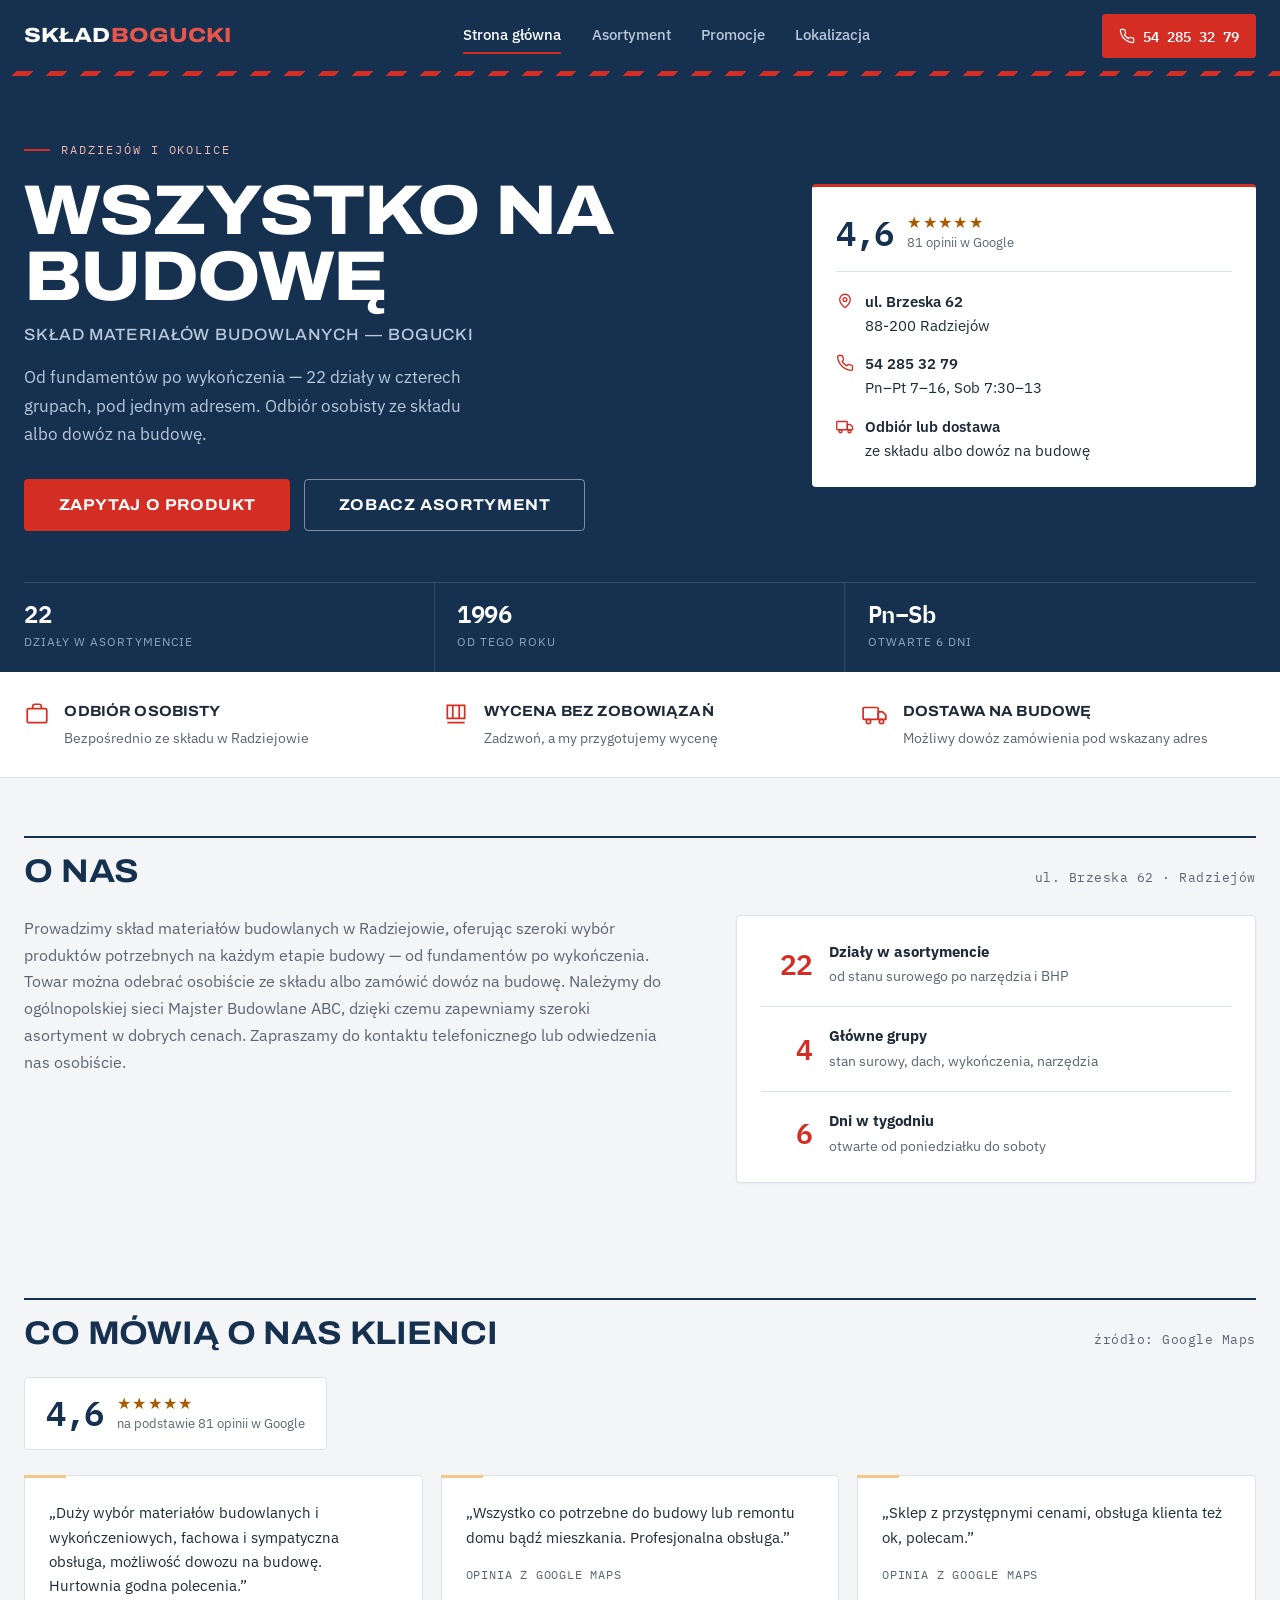
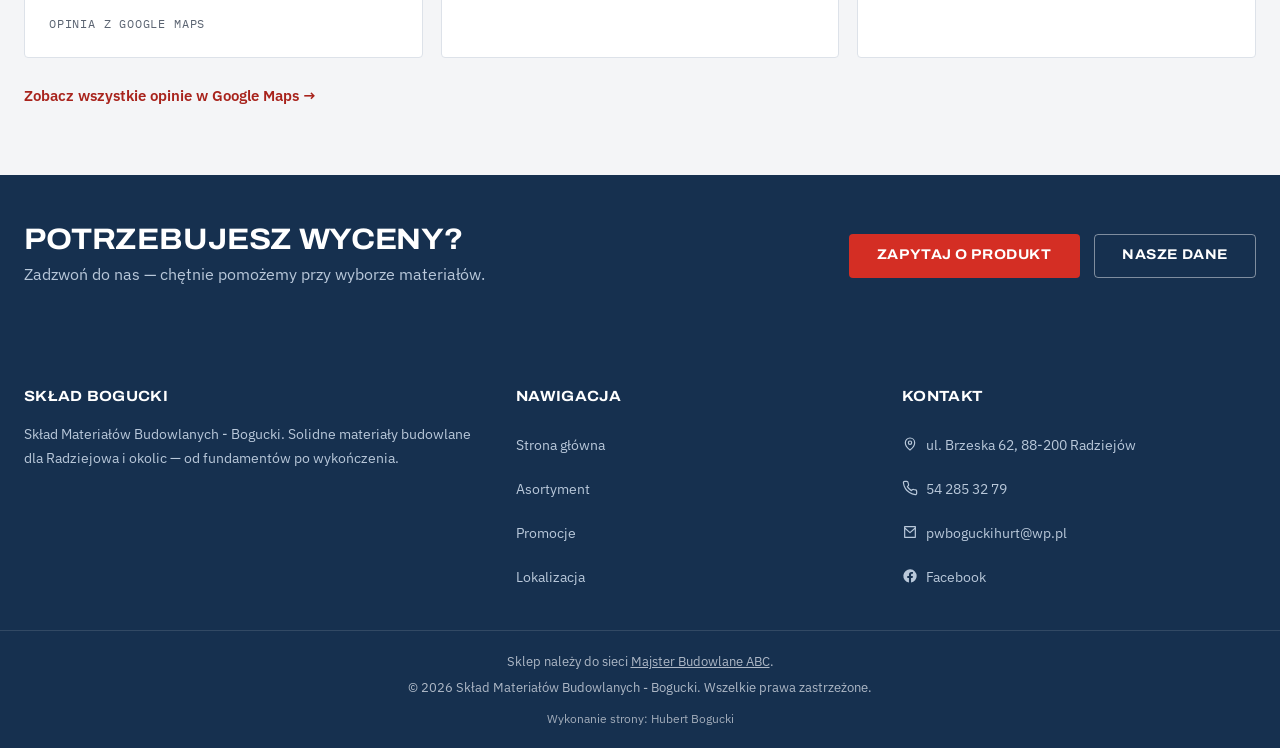
==== commit 16fa8ab6: "Poprawki przed prezentacja dla klienta - spojne liczby dzialow (22 w czterech grupach) na stronie gl" ====
--- a/index.html
+++ b/index.html
@@ -4,7 +4,7 @@
     <meta charset="UTF-8">
     <meta name="viewport" content="width=device-width, initial-scale=1.0">
     <title>Skład Materiałów Budowlanych - Bogucki | Radziejów</title>
-    <meta name="description" content="Skład materiałów budowlanych Bogucki w Radziejowie — 19 działów: materiały ścienne, cement, dachy, izolacje, chemia budowlana, narzędzia i BHP. Dostawa na budowę. Tel. 54 285 32 79.">
+    <meta name="description" content="Skład materiałów budowlanych Bogucki w Radziejowie — materiały ścienne, cement, dachy, izolacje, chemia budowlana, narzędzia i BHP. Dostawa na budowę. Tel. 54 285 32 79.">
     <link rel="stylesheet" href="style.css">
 </head>
 <body>
@@ -42,7 +42,7 @@
                         <span class="h1-duze">Wszystko na budowę</span>
                         <span class="h1-male">Skład Materiałów Budowlanych — Bogucki</span>
                     </h1>
-                    <p class="hero-lead">Od fundamentów po wykończenia — 19 działów pod jednym adresem. Odbiór osobisty ze składu albo dowóz na budowę.</p>
+                    <p class="hero-lead">Od fundamentów po wykończenia — 22 działy w czterech grupach, pod jednym adresem. Odbiór osobisty ze składu albo dowóz na budowę.</p>
                     <div class="hero-cta-row">
                         <a href="tel:+48542853279" class="btn btn-marka btn-duzy">Zapytaj o produkt</a>
                         <a href="asortyment.html" class="btn btn-obrys btn-duzy">Zobacz asortyment</a>
@@ -51,7 +51,7 @@
 
                 <div class="hero-karta">
                     <div class="hero-karta-ocena">
-                        <span class="ocena-liczba">4.6</span>
+                        <span class="ocena-liczba">4,6</span>
                         <div>
                             <span class="gwiazdki" aria-hidden="true">★★★★★</span>
                             <span class="ocena-opis">81 opinii w Google</span>
@@ -76,8 +76,7 @@
 
             <div class="container">
                 <div class="hero-dane">
-                    <div class="hero-dana"><b>19</b><span>działów w sklepie</span></div>
-                    <div class="hero-dana"><b>4,6<i> / 5</i></b><span>81 opinii w Google</span></div>
+                    <div class="hero-dana"><b>22</b><span>działy w asortymencie</span></div>
                     <div class="hero-dana"><b>1996</b><span>od tego roku</span></div>
                     <div class="hero-dana"><b>Pn–Sb</b><span>otwarte 6 dni</span></div>
                 </div>
@@ -118,12 +117,12 @@
                     </p>
                     <ul class="karta lista-fakty">
                         <li>
-                            <span class="fakt-liczba">4.6</span>
-                            <span class="fakt-opis"><strong>Ocena w Google</strong>na podstawie 81 opinii klientów</span>
-                        </li>
-                        <li>
-                            <span class="fakt-liczba">19</span>
-                            <span class="fakt-opis"><strong>Działów w sklepie</strong>od stanu surowego po narzędzia i BHP</span>
+                            <span class="fakt-liczba">22</span>
+                            <span class="fakt-opis"><strong>Działy w asortymencie</strong>od stanu surowego po narzędzia i BHP</span>
+                        </li>
+                        <li>
+                            <span class="fakt-liczba">4</span>
+                            <span class="fakt-opis"><strong>Główne grupy</strong>stan surowy, dach, wykończenia, narzędzia</span>
                         </li>
                         <li>
                             <span class="fakt-liczba">6</span>
@@ -141,7 +140,7 @@
                     <span class="blok-meta">źródło: Google Maps</span>
                 </div>
                 <div class="ocena-pasek">
-                    <span class="ocena-liczba">4.6</span>
+                    <span class="ocena-liczba">4,6</span>
                     <div>
                         <span class="gwiazdki" aria-hidden="true">★★★★★</span>
                         <span class="ocena-opis">na podstawie 81 opinii w Google</span>
--- a/style.css
+++ b/style.css
@@ -309,7 +309,7 @@
 
 .hero-dane {
     display: grid;
-    grid-template-columns: repeat(4, 1fr);
+    grid-template-columns: repeat(3, 1fr);
     border-top: 1px solid rgba(255,255,255,0.14);
 }
 .hero-dana { padding: 1.15rem 1.4rem 1.3rem; border-right: 1px solid rgba(255,255,255,0.14); }
@@ -521,6 +521,8 @@
     color: var(--tekst);
     margin-bottom: 0.3rem;
 }
+/* Wersja demo - oferty są przykładowe, do podmiany na prawdziwe */
+.promocje-intro-demo { border-left-color: var(--marka); }
 .promocje-grid {
     display: grid;
     grid-template-columns: repeat(auto-fill, minmax(300px, 1fr));
@@ -538,6 +540,19 @@
     padding: 1.5rem;
     box-shadow: var(--cien);
 }
+.promocja-demo {
+    align-self: flex-start;
+    font-family: var(--font-dane);
+    font-size: 0.7rem;
+    font-weight: 600;
+    text-transform: uppercase;
+    letter-spacing: 0.1em;
+    color: var(--tekst-wyciszony);
+    border: 1px dashed var(--linia-mocna);
+    border-radius: var(--promien);
+    padding: 0.2rem 0.5rem;
+    margin-bottom: 0.9rem;
+}
 .promocja-rabat {
     font-family: var(--font-dane);
     font-size: 1.5rem;
@@ -547,7 +562,7 @@
     color: var(--marka);
     margin-bottom: 0.8rem;
 }
-.promocja-karta h3 { margin: 0 0 0.4rem; font-size: 1.02rem; }
+.promocja-karta h2 { margin: 0 0 0.4rem; font-size: 1.02rem; }
 .promocja-karta p { color: var(--tekst-wyciszony); font-size: 0.91rem; margin-bottom: 0.5rem; }
 .promocja-cena {
     font-family: var(--font-dane);
